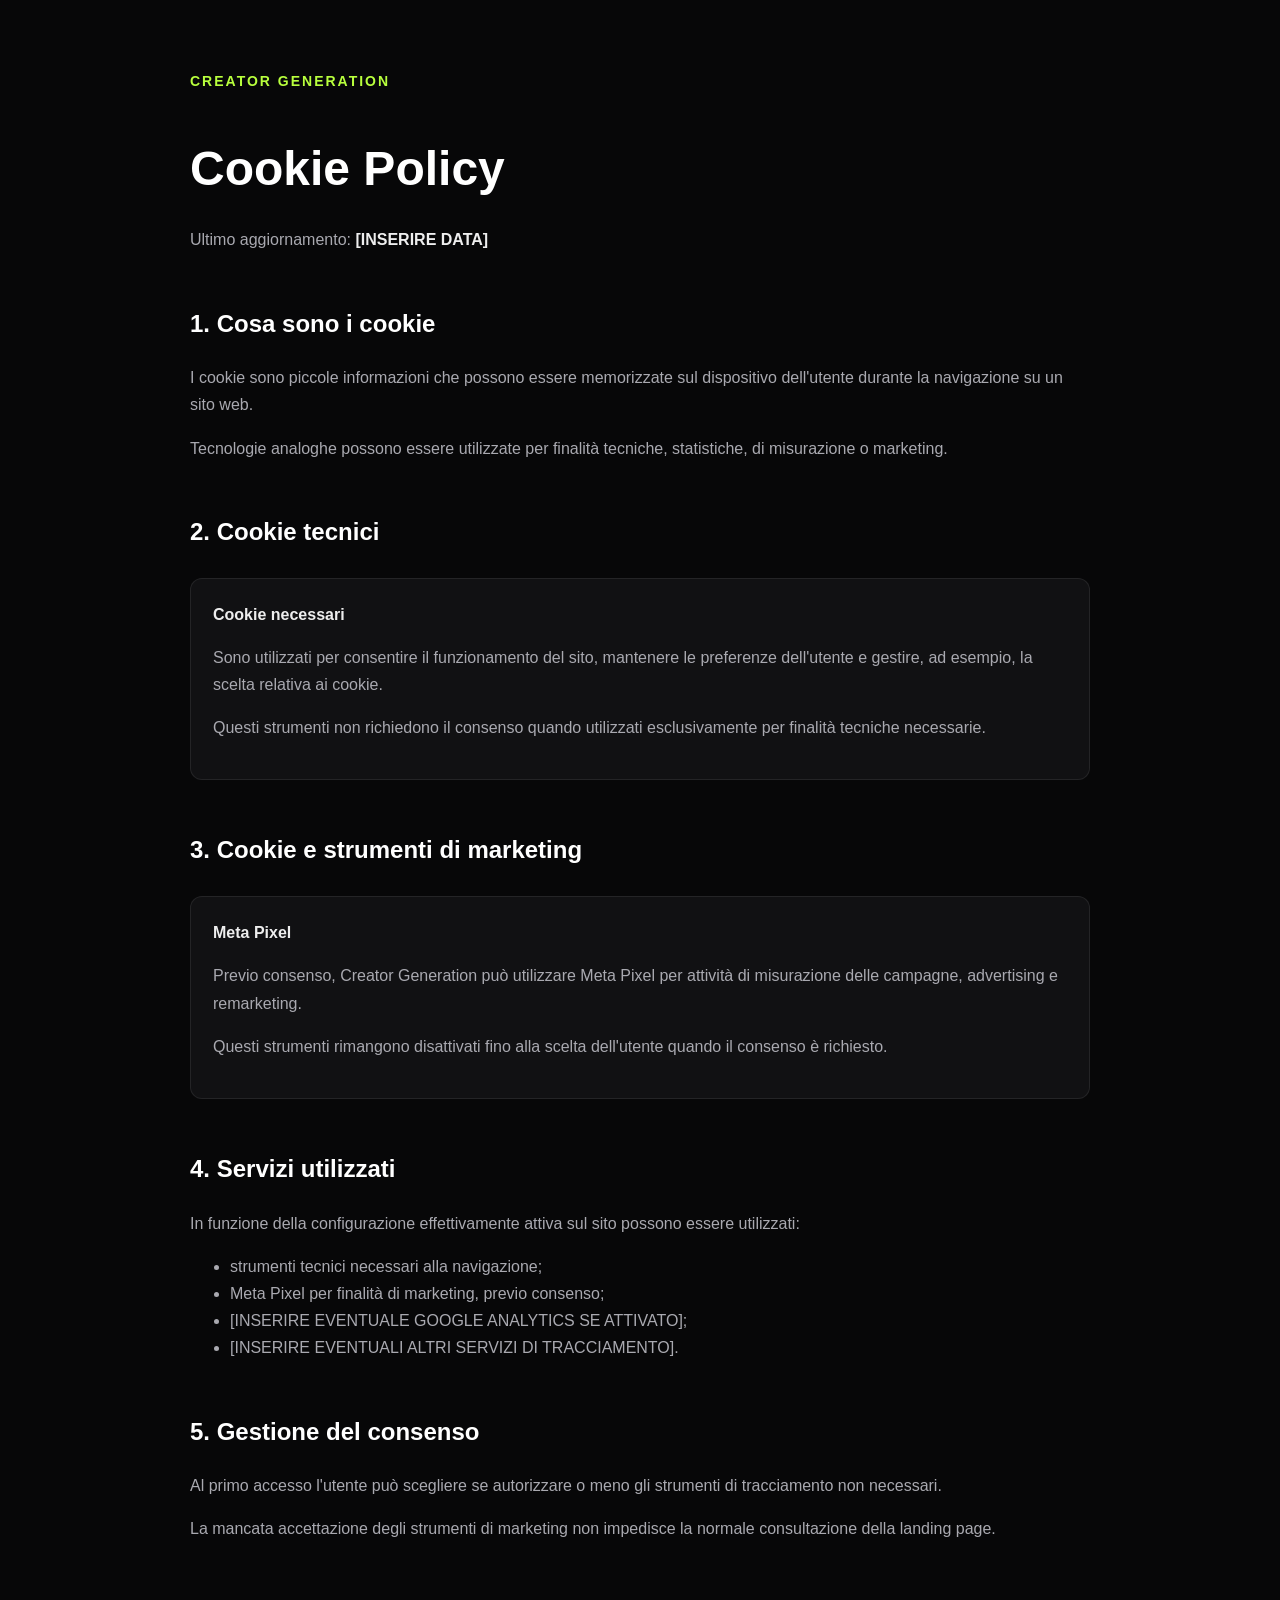
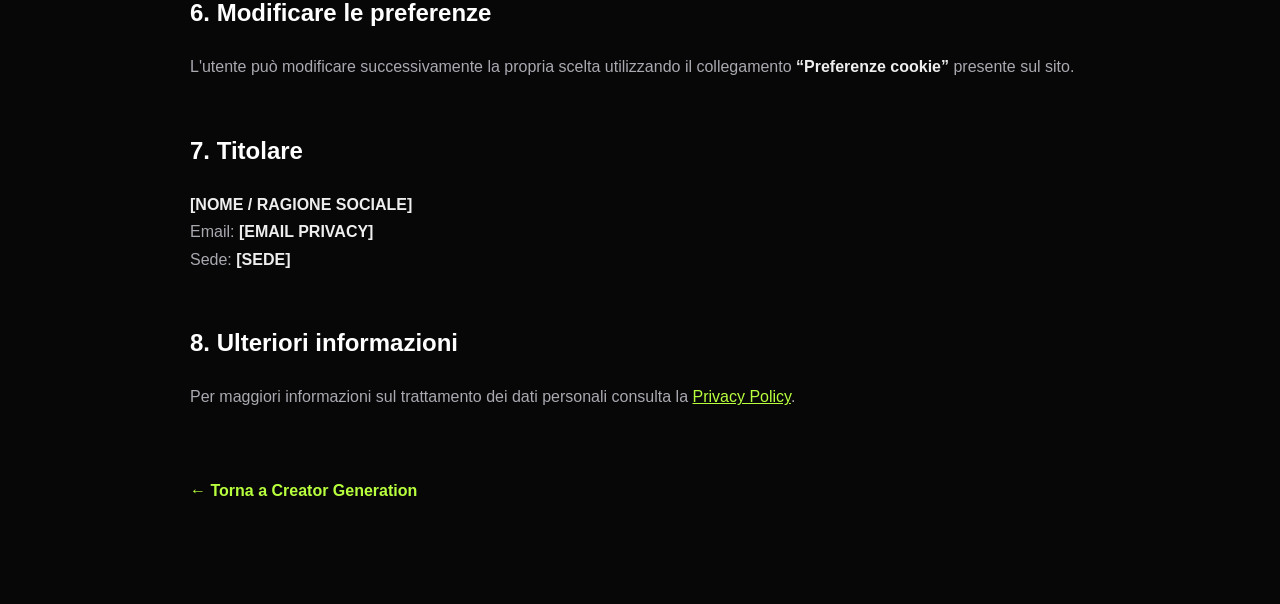
==== cookie.html @ ea303038 "Create cookie.html" ====
<!DOCTYPE html>
<html lang="it">

<head>

<meta charset="UTF-8">

<meta name="viewport"
content="width=device-width, initial-scale=1.0">

<title>Cookie Policy | Creator Generation</title>

<meta name="robots" content="noindex, follow">

<style>

body{
  margin:0;
  background:#070708;
  color:#a9a9b0;
  font-family:Arial,Helvetica,sans-serif;
  line-height:1.7;
}

.legal-page{
  max-width:900px;
  margin:auto;
  padding:70px 28px 100px;
}

.legal-logo{
  color:#b8ff3d;
  font-size:14px;
  font-weight:800;
  letter-spacing:2px;
  margin-bottom:50px;
}

h1{
  color:#fff;
  font-size:48px;
  line-height:1.05;
}

h2{
  color:#fff;
  margin-top:50px;
  font-size:24px;
}

strong{
  color:#eee;
}

a{
  color:#b8ff3d;
}

.cookie-box{
  margin:25px 0;
  padding:22px;
  background:#111113;
  border:1px solid rgba(255,255,255,.08);
  border-radius:12px;
}

.back{
  display:inline-block;
  margin-top:50px;
  font-weight:700;
  text-decoration:none;
}

@media(max-width:600px){

  .legal-page{
    padding:50px 24px 80px;
  }

  h1{
    font-size:38px;
  }

}

</style>

</head>


<body>

<main class="legal-page">

<div class="legal-logo">
CREATOR GENERATION
</div>

<h1>Cookie Policy</h1>

<p>
Ultimo aggiornamento:
<strong>[INSERIRE DATA]</strong>
</p>


<h2>1. Cosa sono i cookie</h2>

<p>
I cookie sono piccole informazioni che possono
essere memorizzate sul dispositivo dell'utente
durante la navigazione su un sito web.
</p>

<p>
Tecnologie analoghe possono essere utilizzate
per finalità tecniche, statistiche,
di misurazione o marketing.
</p>


<h2>2. Cookie tecnici</h2>

<div class="cookie-box">

<strong>Cookie necessari</strong>

<p>
Sono utilizzati per consentire il funzionamento
del sito, mantenere le preferenze dell'utente
e gestire, ad esempio, la scelta relativa
ai cookie.
</p>

<p>
Questi strumenti non richiedono il consenso
quando utilizzati esclusivamente per finalità
tecniche necessarie.
</p>

</div>


<h2>3. Cookie e strumenti di marketing</h2>

<div class="cookie-box">

<strong>Meta Pixel</strong>

<p>
Previo consenso, Creator Generation può utilizzare
Meta Pixel per attività di misurazione delle campagne,
advertising e remarketing.
</p>

<p>
Questi strumenti rimangono disattivati
fino alla scelta dell'utente quando
il consenso è richiesto.
</p>

</div>


<h2>4. Servizi utilizzati</h2>

<p>
In funzione della configurazione effettivamente
attiva sul sito possono essere utilizzati:
</p>

<ul>

<li>
strumenti tecnici necessari alla navigazione;
</li>

<li>
Meta Pixel per finalità di marketing,
previo consenso;
</li>

<li>
[INSERIRE EVENTUALE GOOGLE ANALYTICS SE ATTIVATO];
</li>

<li>
[INSERIRE EVENTUALI ALTRI SERVIZI DI TRACCIAMENTO].
</li>

</ul>


<h2>5. Gestione del consenso</h2>

<p>
Al primo accesso l'utente può scegliere
se autorizzare o meno gli strumenti
di tracciamento non necessari.
</p>

<p>
La mancata accettazione degli strumenti
di marketing non impedisce la normale
consultazione della landing page.
</p>


<h2>6. Modificare le preferenze</h2>

<p>
L'utente può modificare successivamente
la propria scelta utilizzando il collegamento
<strong>“Preferenze cookie”</strong>
presente sul sito.
</p>


<h2>7. Titolare</h2>

<p>

<strong>[NOME / RAGIONE SOCIALE]</strong><br>

Email:
<strong>[EMAIL PRIVACY]</strong><br>

Sede:
<strong>[SEDE]</strong>

</p>


<h2>8. Ulteriori informazioni</h2>

<p>
Per maggiori informazioni sul trattamento
dei dati personali consulta la
<a href="privacy.html">Privacy Policy</a>.
</p>


<a class="back" href="index.html">
← Torna a Creator Generation
</a>

</main>

</body>
</html>
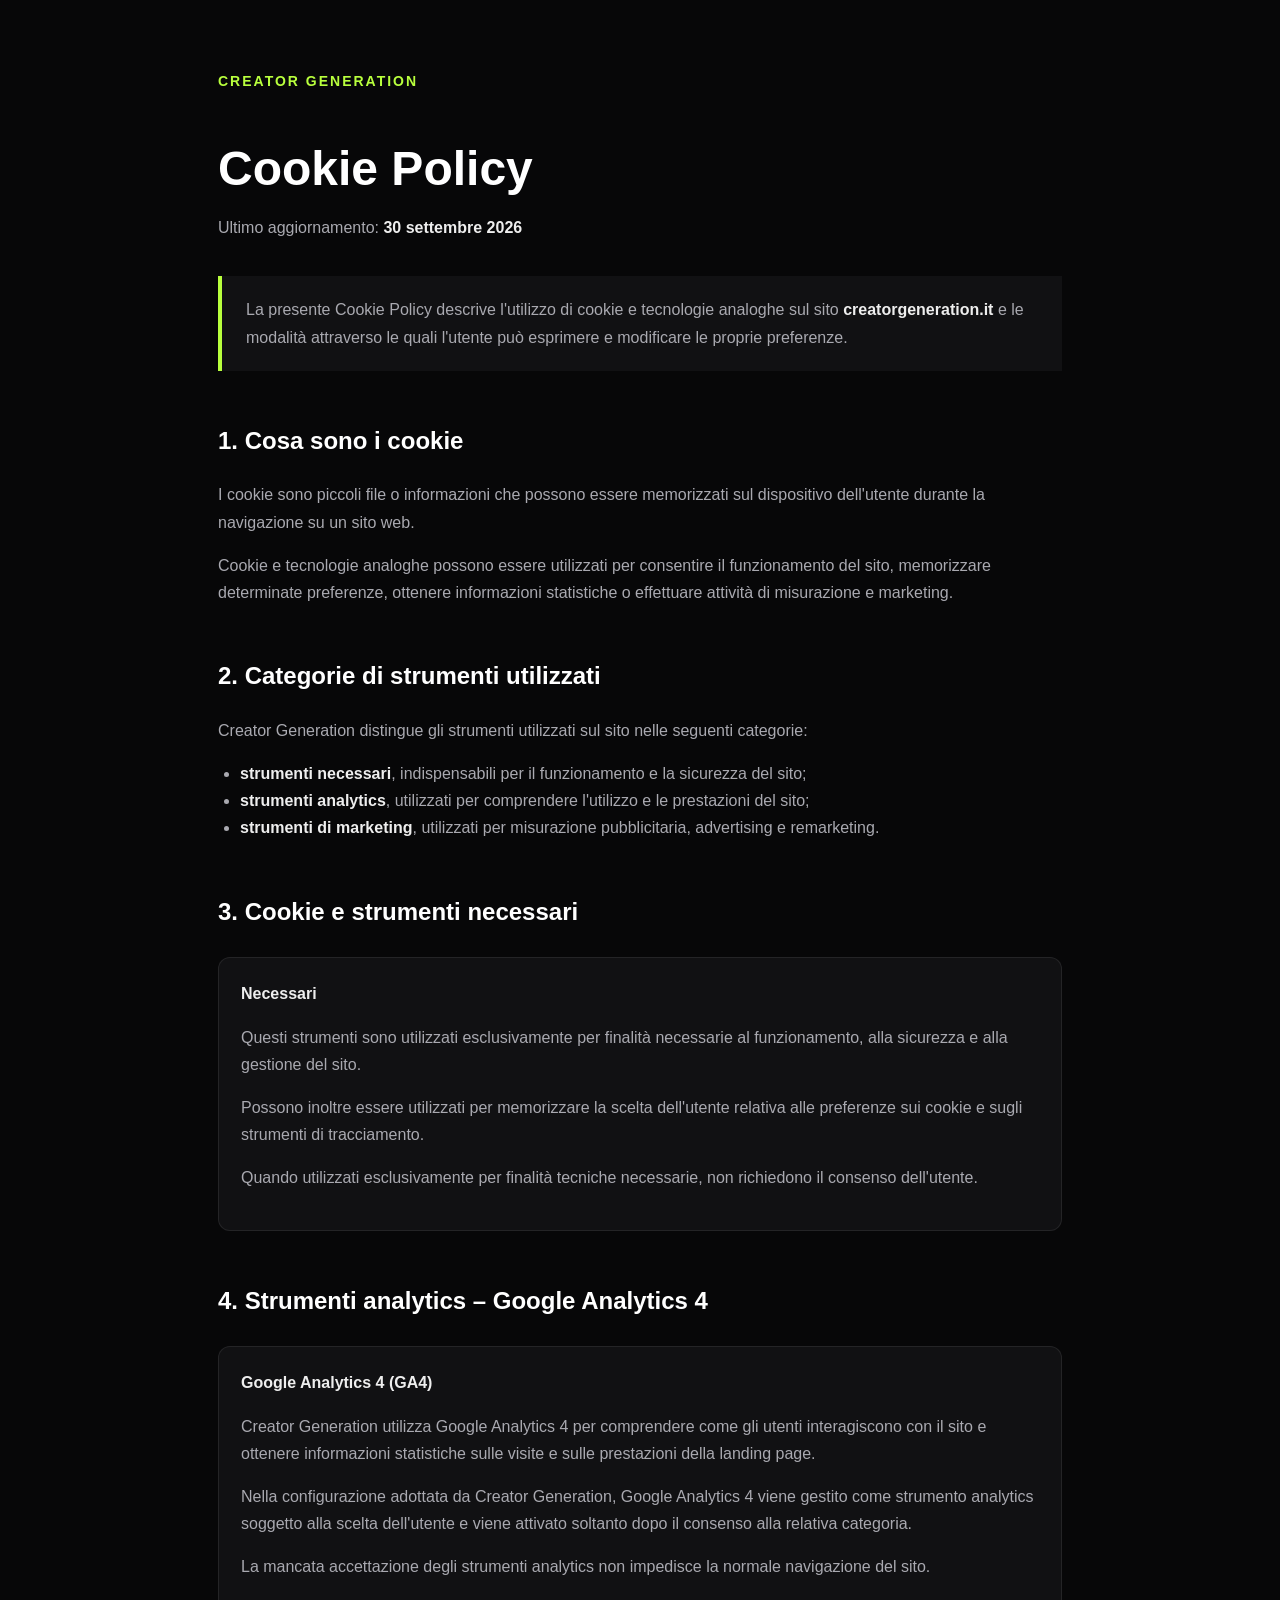
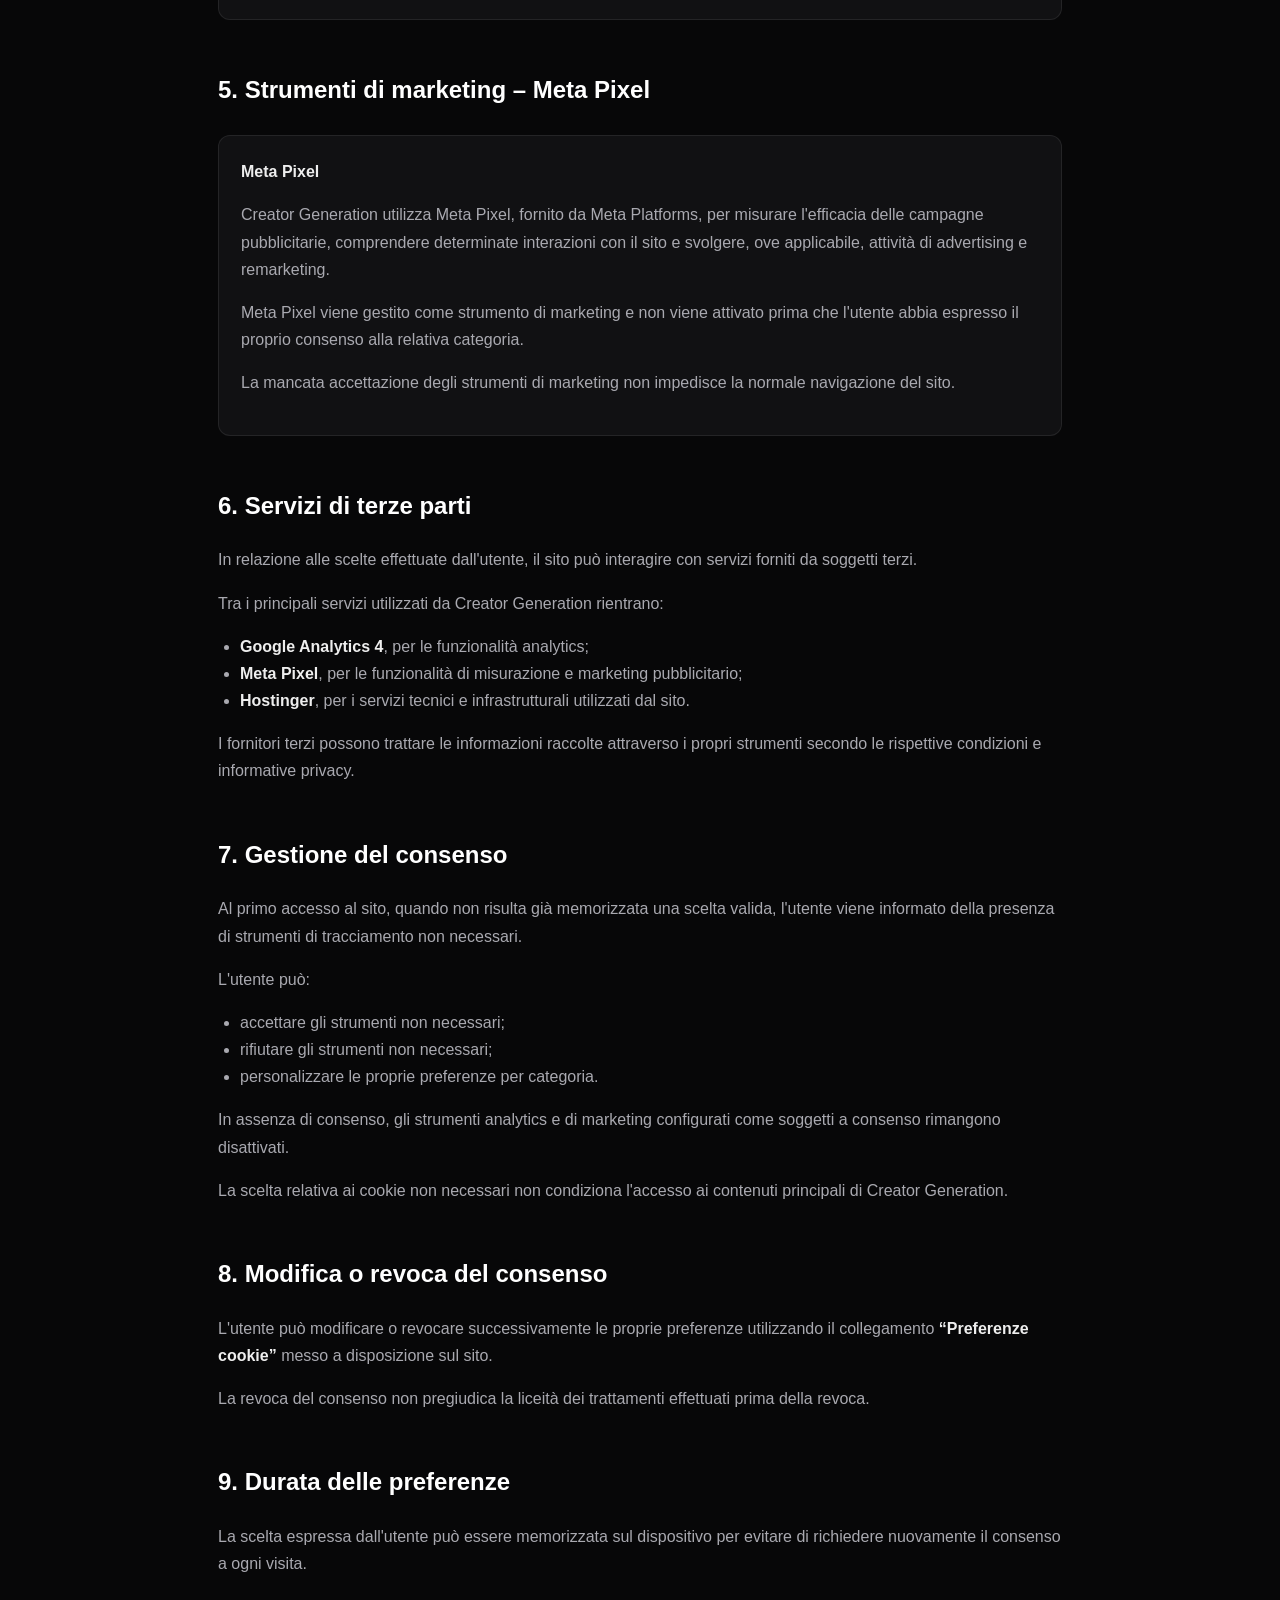
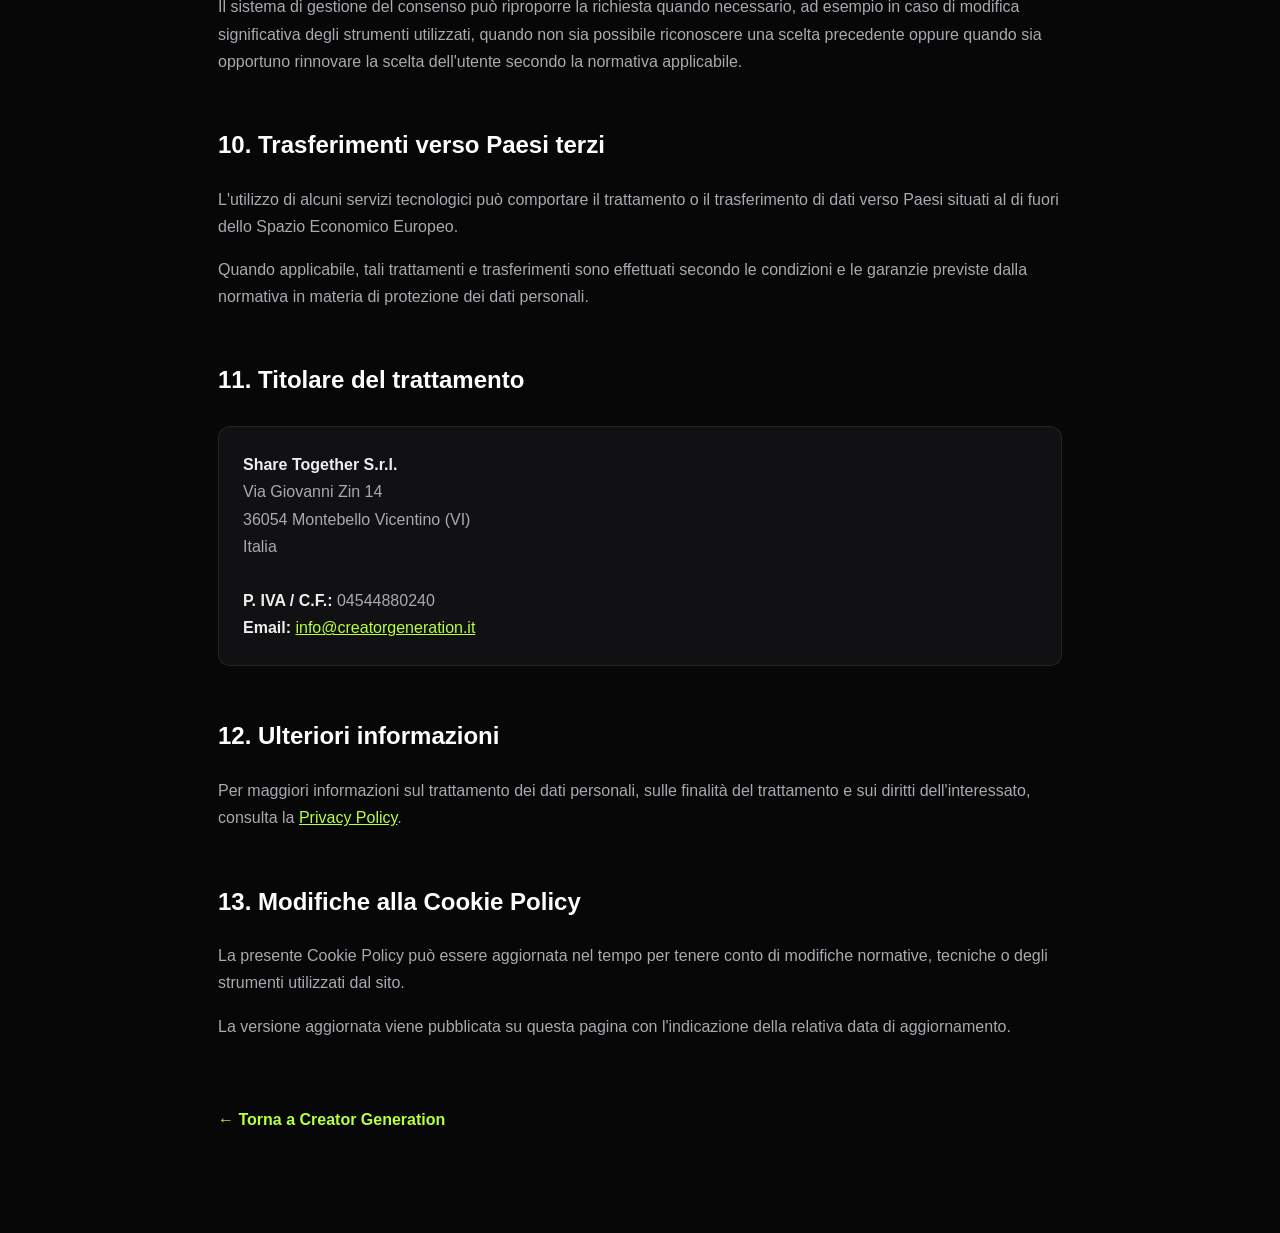
==== commit 862bfe53: "Update cookie.html" ====
--- a/cookie.html
+++ b/cookie.html
@@ -10,9 +10,16 @@
 
 <title>Cookie Policy | Creator Generation</title>
 
+<meta name="description"
+content="Cookie Policy del sito Creator Generation.">
+
 <meta name="robots" content="noindex, follow">
 
 <style>
+
+*{
+  box-sizing:border-box;
+}
 
 body{
   margin:0;
@@ -40,6 +47,7 @@
   color:#fff;
   font-size:48px;
   line-height:1.05;
+  margin-bottom:20px;
 }
 
 h2{
@@ -48,12 +56,34 @@
   font-size:24px;
 }
 
+h3{
+  color:#eee;
+  margin-top:30px;
+  font-size:18px;
+}
+
+p,
+li{
+  color:#a9a9b0;
+}
+
 strong{
   color:#eee;
 }
 
 a{
   color:#b8ff3d;
+}
+
+ul{
+  padding-left:22px;
+}
+
+.legal-note{
+  margin:35px 0;
+  padding:20px 24px;
+  border-left:4px solid #b8ff3d;
+  background:#111113;
 }
 
 .cookie-box{
@@ -64,6 +94,14 @@
   border-radius:12px;
 }
 
+.company-box{
+  margin:25px 0;
+  padding:24px;
+  background:#111113;
+  border:1px solid rgba(255,255,255,.08);
+  border-radius:12px;
+}
+
 .back{
   display:inline-block;
   margin-top:50px;
@@ -81,6 +119,10 @@
     font-size:38px;
   }
 
+  h2{
+    font-size:22px;
+  }
+
 }
 
 </style>
@@ -96,147 +138,363 @@
 CREATOR GENERATION
 </div>
 
+
 <h1>Cookie Policy</h1>
 
 <p>
 Ultimo aggiornamento:
-<strong>[INSERIRE DATA]</strong>
-</p>
+<strong>30 settembre 2026</strong>
+</p>
+
+
+<div class="legal-note">
+
+La presente Cookie Policy descrive l'utilizzo
+di cookie e tecnologie analoghe sul sito
+<strong>creatorgeneration.it</strong>
+e le modalità attraverso le quali l'utente
+può esprimere e modificare le proprie preferenze.
+
+</div>
 
 
 <h2>1. Cosa sono i cookie</h2>
 
 <p>
-I cookie sono piccole informazioni che possono
-essere memorizzate sul dispositivo dell'utente
-durante la navigazione su un sito web.
-</p>
-
-<p>
-Tecnologie analoghe possono essere utilizzate
-per finalità tecniche, statistiche,
-di misurazione o marketing.
-</p>
-
-
-<h2>2. Cookie tecnici</h2>
+I cookie sono piccoli file o informazioni
+che possono essere memorizzati sul dispositivo
+dell'utente durante la navigazione su un sito web.
+</p>
+
+<p>
+Cookie e tecnologie analoghe possono essere
+utilizzati per consentire il funzionamento
+del sito, memorizzare determinate preferenze,
+ottenere informazioni statistiche
+o effettuare attività di misurazione
+e marketing.
+</p>
+
+
+<h2>2. Categorie di strumenti utilizzati</h2>
+
+<p>
+Creator Generation distingue gli strumenti
+utilizzati sul sito nelle seguenti categorie:
+</p>
+
+<ul>
+
+<li>
+<strong>strumenti necessari</strong>,
+indispensabili per il funzionamento
+e la sicurezza del sito;
+</li>
+
+<li>
+<strong>strumenti analytics</strong>,
+utilizzati per comprendere l'utilizzo
+e le prestazioni del sito;
+</li>
+
+<li>
+<strong>strumenti di marketing</strong>,
+utilizzati per misurazione pubblicitaria,
+advertising e remarketing.
+</li>
+
+</ul>
+
+
+<h2>3. Cookie e strumenti necessari</h2>
 
 <div class="cookie-box">
 
-<strong>Cookie necessari</strong>
-
-<p>
-Sono utilizzati per consentire il funzionamento
-del sito, mantenere le preferenze dell'utente
-e gestire, ad esempio, la scelta relativa
-ai cookie.
-</p>
-
-<p>
-Questi strumenti non richiedono il consenso
-quando utilizzati esclusivamente per finalità
-tecniche necessarie.
+<strong>Necessari</strong>
+
+<p>
+Questi strumenti sono utilizzati
+esclusivamente per finalità necessarie
+al funzionamento, alla sicurezza
+e alla gestione del sito.
+</p>
+
+<p>
+Possono inoltre essere utilizzati
+per memorizzare la scelta dell'utente
+relativa alle preferenze sui cookie
+e sugli strumenti di tracciamento.
+</p>
+
+<p>
+Quando utilizzati esclusivamente
+per finalità tecniche necessarie,
+non richiedono il consenso dell'utente.
 </p>
 
 </div>
 
 
-<h2>3. Cookie e strumenti di marketing</h2>
+<h2>4. Strumenti analytics – Google Analytics 4</h2>
 
 <div class="cookie-box">
 
+<strong>Google Analytics 4 (GA4)</strong>
+
+<p>
+Creator Generation utilizza
+Google Analytics 4 per comprendere
+come gli utenti interagiscono con il sito
+e ottenere informazioni statistiche
+sulle visite e sulle prestazioni
+della landing page.
+</p>
+
+<p>
+Nella configurazione adottata
+da Creator Generation,
+Google Analytics 4 viene gestito
+come strumento analytics soggetto
+alla scelta dell'utente e viene attivato
+soltanto dopo il consenso
+alla relativa categoria.
+</p>
+
+<p>
+La mancata accettazione degli strumenti
+analytics non impedisce la normale
+navigazione del sito.
+</p>
+
+</div>
+
+
+<h2>5. Strumenti di marketing – Meta Pixel</h2>
+
+<div class="cookie-box">
+
 <strong>Meta Pixel</strong>
 
 <p>
-Previo consenso, Creator Generation può utilizzare
-Meta Pixel per attività di misurazione delle campagne,
-advertising e remarketing.
-</p>
-
-<p>
-Questi strumenti rimangono disattivati
-fino alla scelta dell'utente quando
-il consenso è richiesto.
+Creator Generation utilizza Meta Pixel,
+fornito da Meta Platforms,
+per misurare l'efficacia delle campagne
+pubblicitarie, comprendere determinate
+interazioni con il sito e svolgere,
+ove applicabile, attività di advertising
+e remarketing.
+</p>
+
+<p>
+Meta Pixel viene gestito come strumento
+di marketing e non viene attivato
+prima che l'utente abbia espresso
+il proprio consenso alla relativa categoria.
+</p>
+
+<p>
+La mancata accettazione degli strumenti
+di marketing non impedisce
+la normale navigazione del sito.
 </p>
 
 </div>
 
 
-<h2>4. Servizi utilizzati</h2>
-
-<p>
-In funzione della configurazione effettivamente
-attiva sul sito possono essere utilizzati:
+<h2>6. Servizi di terze parti</h2>
+
+<p>
+In relazione alle scelte effettuate
+dall'utente, il sito può interagire
+con servizi forniti da soggetti terzi.
+</p>
+
+<p>
+Tra i principali servizi utilizzati
+da Creator Generation rientrano:
 </p>
 
 <ul>
 
 <li>
-strumenti tecnici necessari alla navigazione;
-</li>
-
-<li>
-Meta Pixel per finalità di marketing,
-previo consenso;
-</li>
-
-<li>
-[INSERIRE EVENTUALE GOOGLE ANALYTICS SE ATTIVATO];
-</li>
-
-<li>
-[INSERIRE EVENTUALI ALTRI SERVIZI DI TRACCIAMENTO].
+<strong>Google Analytics 4</strong>,
+per le funzionalità analytics;
+</li>
+
+<li>
+<strong>Meta Pixel</strong>,
+per le funzionalità di misurazione
+e marketing pubblicitario;
+</li>
+
+<li>
+<strong>Hostinger</strong>,
+per i servizi tecnici e infrastrutturali
+utilizzati dal sito.
 </li>
 
 </ul>
 
-
-<h2>5. Gestione del consenso</h2>
-
-<p>
-Al primo accesso l'utente può scegliere
-se autorizzare o meno gli strumenti
+<p>
+I fornitori terzi possono trattare
+le informazioni raccolte attraverso
+i propri strumenti secondo le rispettive
+condizioni e informative privacy.
+</p>
+
+
+<h2>7. Gestione del consenso</h2>
+
+<p>
+Al primo accesso al sito,
+quando non risulta già memorizzata
+una scelta valida, l'utente viene informato
+della presenza di strumenti
 di tracciamento non necessari.
 </p>
 
 <p>
-La mancata accettazione degli strumenti
-di marketing non impedisce la normale
-consultazione della landing page.
-</p>
-
-
-<h2>6. Modificare le preferenze</h2>
-
-<p>
-L'utente può modificare successivamente
-la propria scelta utilizzando il collegamento
+L'utente può:
+</p>
+
+<ul>
+
+<li>accettare gli strumenti non necessari;</li>
+
+<li>rifiutare gli strumenti non necessari;</li>
+
+<li>
+personalizzare le proprie preferenze
+per categoria.
+</li>
+
+</ul>
+
+<p>
+In assenza di consenso,
+gli strumenti analytics e di marketing
+configurati come soggetti a consenso
+rimangono disattivati.
+</p>
+
+<p>
+La scelta relativa ai cookie
+non necessari non condiziona
+l'accesso ai contenuti principali
+di Creator Generation.
+</p>
+
+
+<h2>8. Modifica o revoca del consenso</h2>
+
+<p>
+L'utente può modificare
+o revocare successivamente
+le proprie preferenze utilizzando
+il collegamento
 <strong>“Preferenze cookie”</strong>
-presente sul sito.
-</p>
-
-
-<h2>7. Titolare</h2>
-
-<p>
-
-<strong>[NOME / RAGIONE SOCIALE]</strong><br>
-
-Email:
-<strong>[EMAIL PRIVACY]</strong><br>
-
-Sede:
-<strong>[SEDE]</strong>
-
-</p>
-
-
-<h2>8. Ulteriori informazioni</h2>
-
-<p>
-Per maggiori informazioni sul trattamento
-dei dati personali consulta la
+messo a disposizione sul sito.
+</p>
+
+<p>
+La revoca del consenso
+non pregiudica la liceità
+dei trattamenti effettuati
+prima della revoca.
+</p>
+
+
+<h2>9. Durata delle preferenze</h2>
+
+<p>
+La scelta espressa dall'utente
+può essere memorizzata sul dispositivo
+per evitare di richiedere nuovamente
+il consenso a ogni visita.
+</p>
+
+<p>
+Il sistema di gestione del consenso
+può riproporre la richiesta quando necessario,
+ad esempio in caso di modifica significativa
+degli strumenti utilizzati,
+quando non sia possibile riconoscere
+una scelta precedente oppure
+quando sia opportuno rinnovare
+la scelta dell'utente secondo
+la normativa applicabile.
+</p>
+
+
+<h2>10. Trasferimenti verso Paesi terzi</h2>
+
+<p>
+L'utilizzo di alcuni servizi tecnologici
+può comportare il trattamento
+o il trasferimento di dati
+verso Paesi situati al di fuori
+dello Spazio Economico Europeo.
+</p>
+
+<p>
+Quando applicabile,
+tali trattamenti e trasferimenti
+sono effettuati secondo le condizioni
+e le garanzie previste dalla normativa
+in materia di protezione
+dei dati personali.
+</p>
+
+
+<h2>11. Titolare del trattamento</h2>
+
+<div class="company-box">
+
+<strong>Share Together S.r.l.</strong><br>
+
+Via Giovanni Zin 14<br>
+
+36054 Montebello Vicentino (VI)<br>
+
+Italia<br><br>
+
+<strong>P. IVA / C.F.:</strong>
+04544880240<br>
+
+<strong>Email:</strong>
+<a href="mailto:info@creatorgeneration.it">
+info@creatorgeneration.it
+</a>
+
+</div>
+
+
+<h2>12. Ulteriori informazioni</h2>
+
+<p>
+Per maggiori informazioni
+sul trattamento dei dati personali,
+sulle finalità del trattamento
+e sui diritti dell'interessato,
+consulta la
 <a href="privacy.html">Privacy Policy</a>.
+</p>
+
+
+<h2>13. Modifiche alla Cookie Policy</h2>
+
+<p>
+La presente Cookie Policy
+può essere aggiornata nel tempo
+per tenere conto di modifiche
+normative, tecniche
+o degli strumenti utilizzati dal sito.
+</p>
+
+<p>
+La versione aggiornata viene pubblicata
+su questa pagina con l'indicazione
+della relativa data di aggiornamento.
 </p>
 
 
@@ -247,4 +505,5 @@
 </main>
 
 </body>
+
 </html>
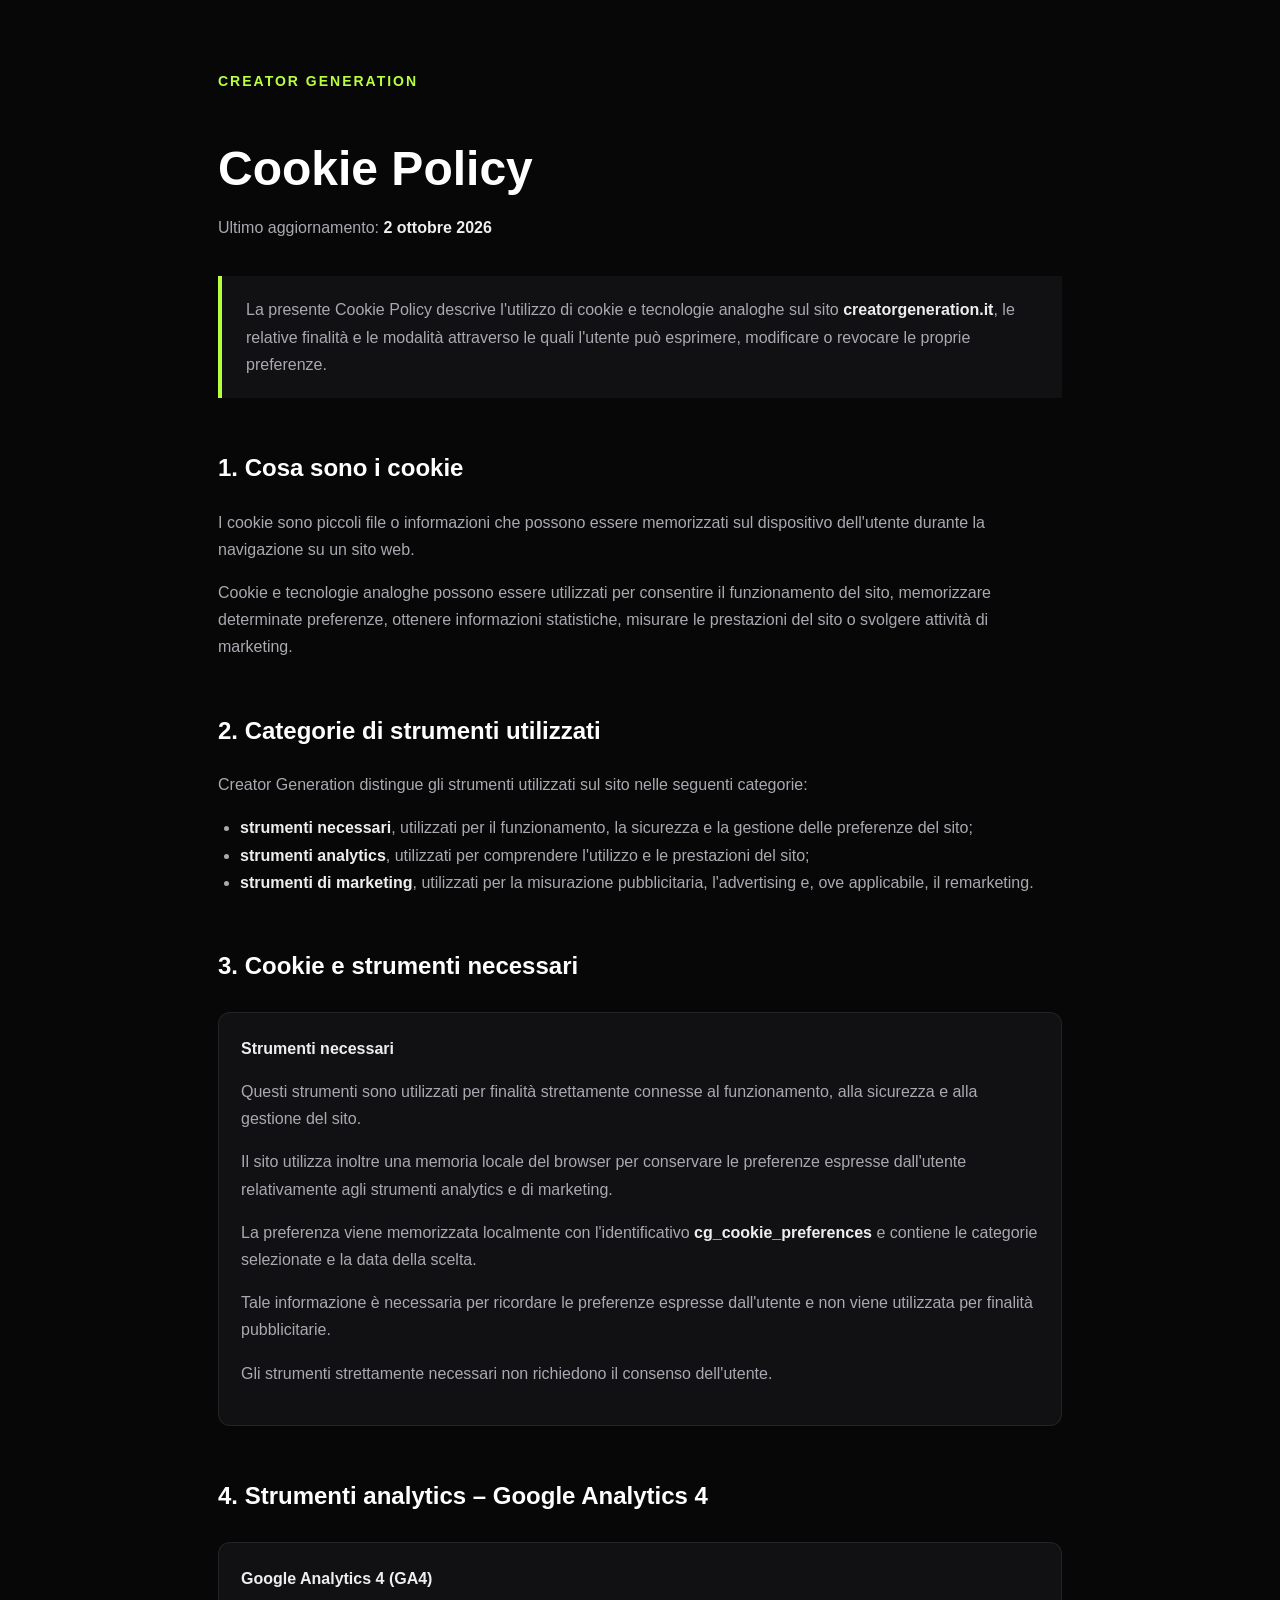
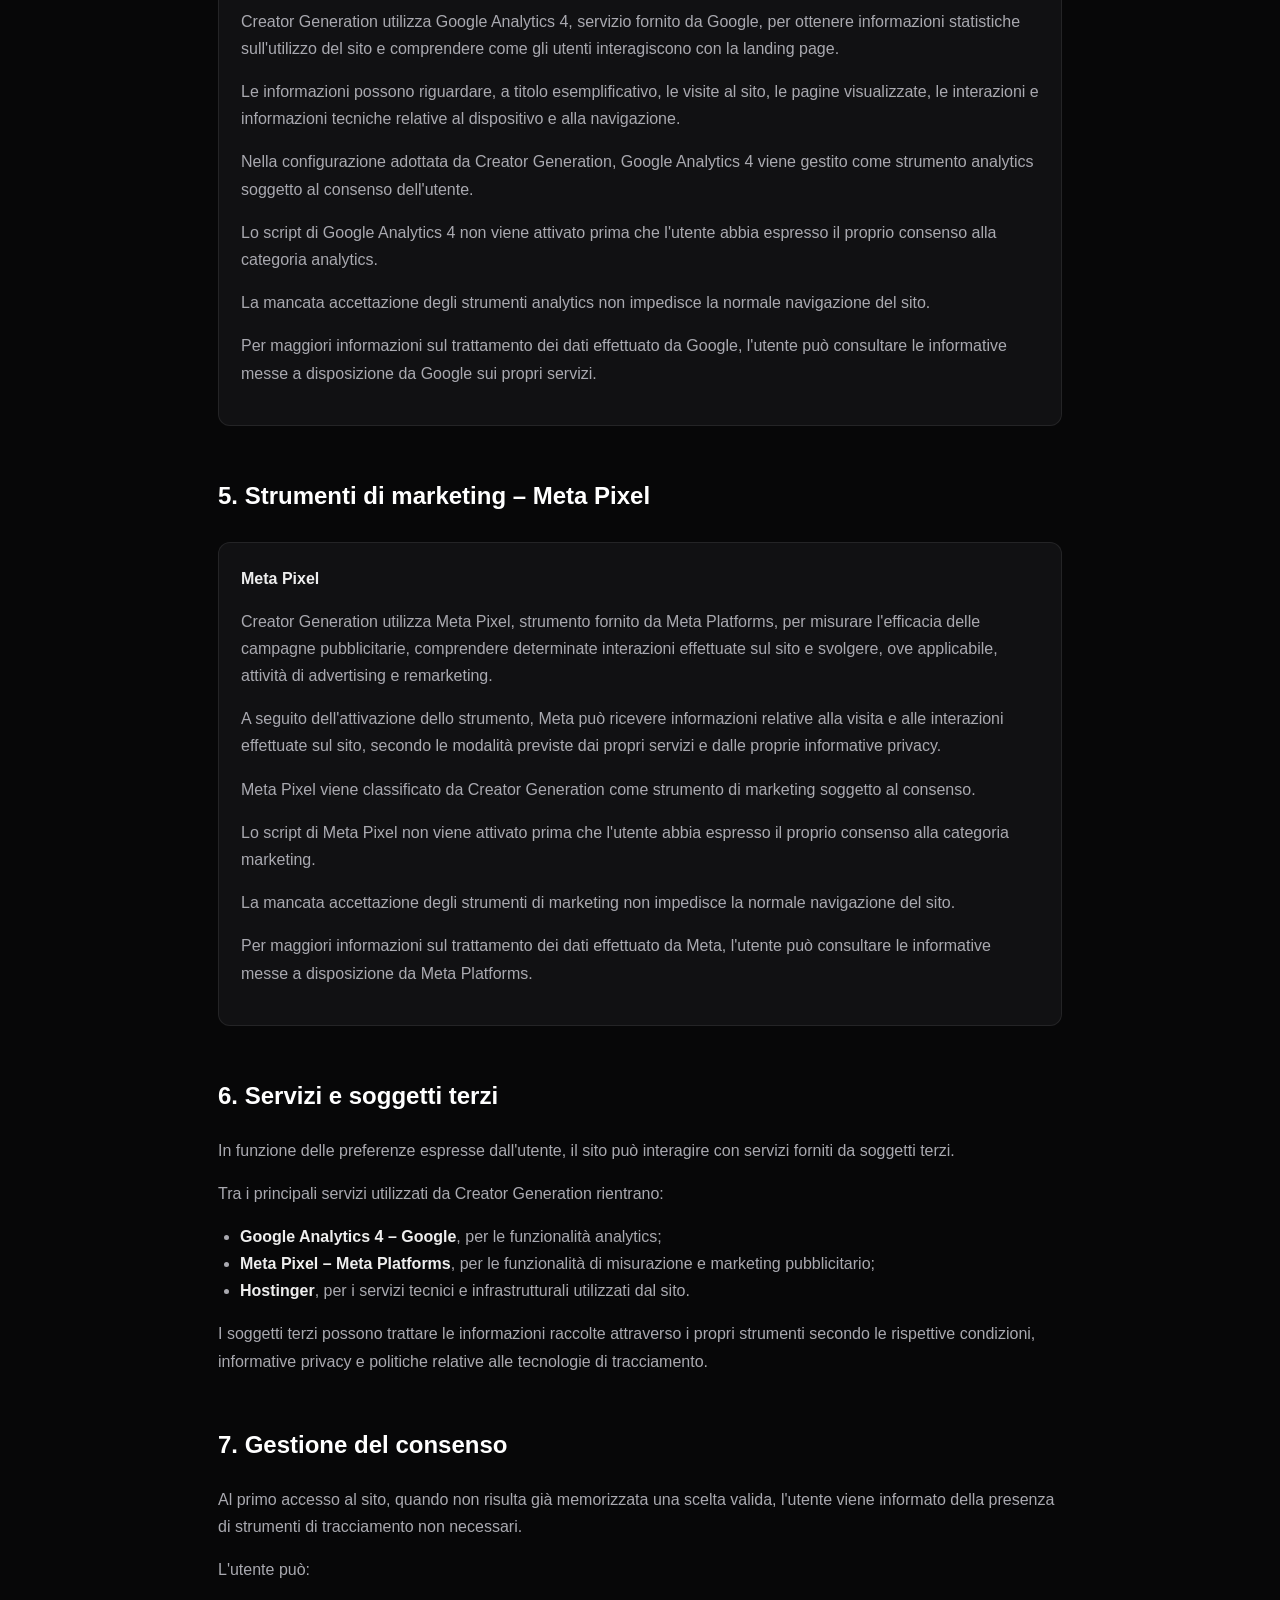
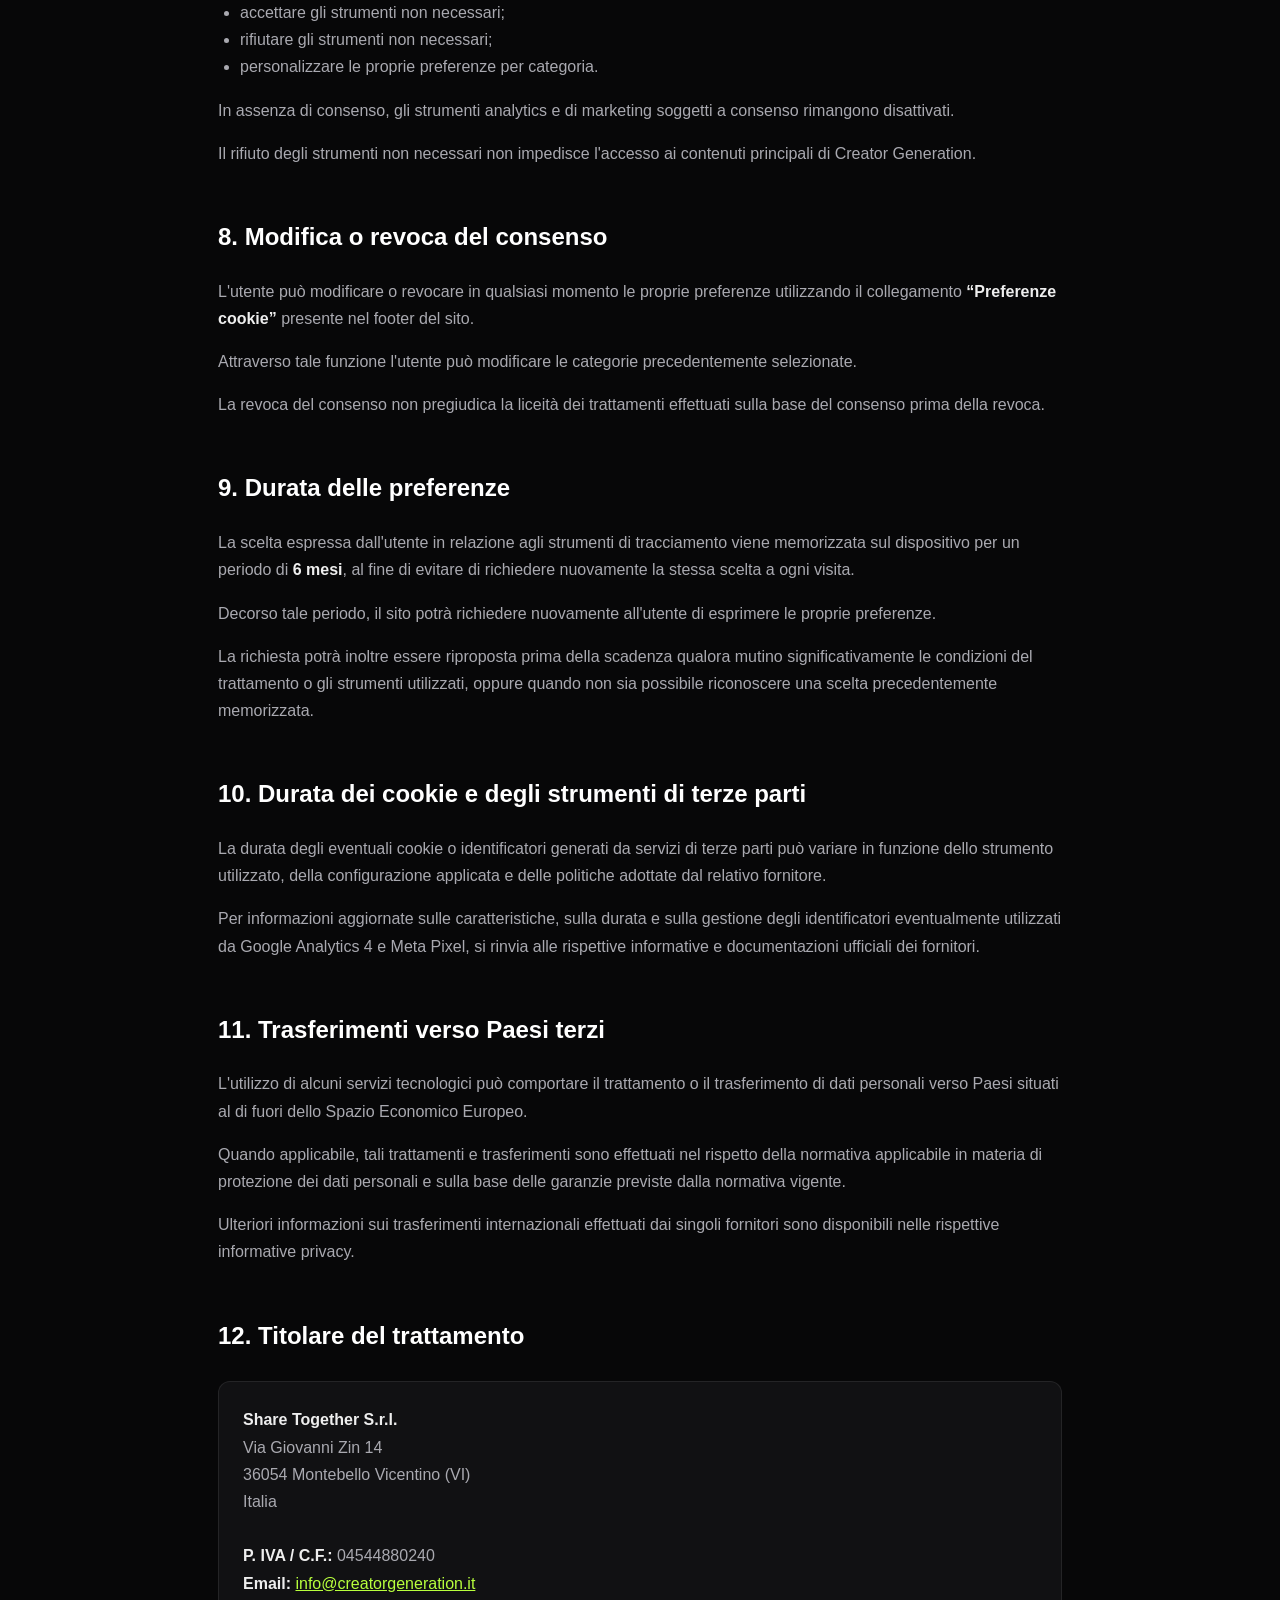
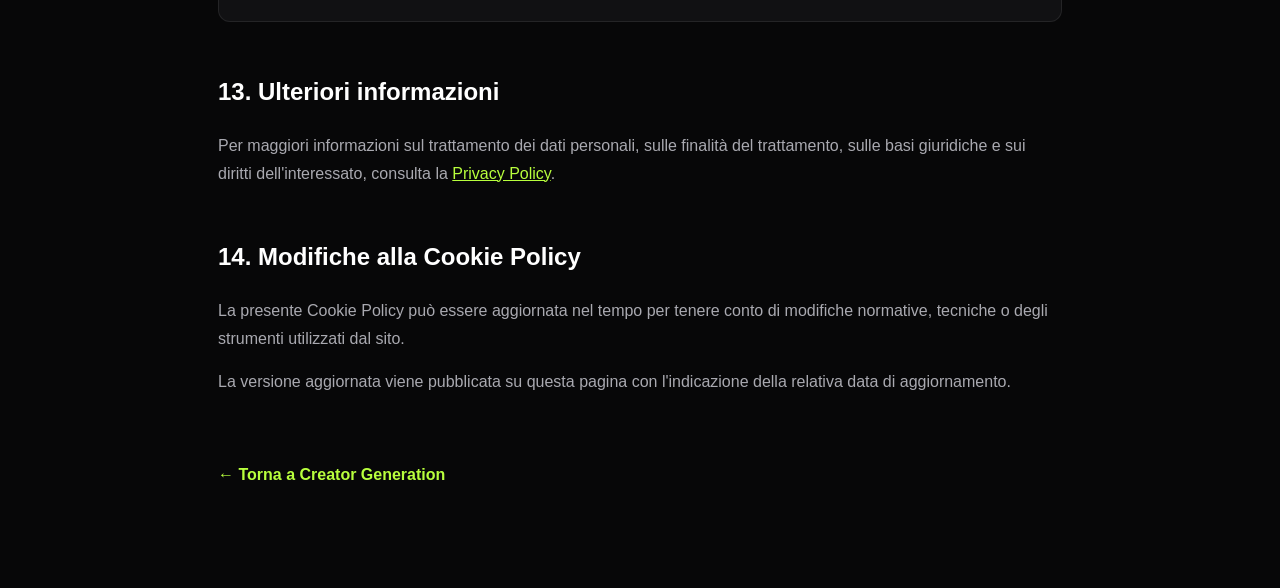
==== commit 15b0a820: "Update cookie.html" ====
--- a/cookie.html
+++ b/cookie.html
@@ -143,7 +143,7 @@
 
 <p>
 Ultimo aggiornamento:
-<strong>30 settembre 2026</strong>
+<strong>2 ottobre 2026</strong>
 </p>
 
 
@@ -151,9 +151,10 @@
 
 La presente Cookie Policy descrive l'utilizzo
 di cookie e tecnologie analoghe sul sito
-<strong>creatorgeneration.it</strong>
-e le modalità attraverso le quali l'utente
-può esprimere e modificare le proprie preferenze.
+<strong>creatorgeneration.it</strong>,
+le relative finalità e le modalità attraverso
+le quali l'utente può esprimere, modificare
+o revocare le proprie preferenze.
 
 </div>
 
@@ -170,9 +171,9 @@
 Cookie e tecnologie analoghe possono essere
 utilizzati per consentire il funzionamento
 del sito, memorizzare determinate preferenze,
-ottenere informazioni statistiche
-o effettuare attività di misurazione
-e marketing.
+ottenere informazioni statistiche,
+misurare le prestazioni del sito
+o svolgere attività di marketing.
 </p>
 
 
@@ -187,8 +188,8 @@
 
 <li>
 <strong>strumenti necessari</strong>,
-indispensabili per il funzionamento
-e la sicurezza del sito;
+utilizzati per il funzionamento, la sicurezza
+e la gestione delle preferenze del sito;
 </li>
 
 <li>
@@ -199,8 +200,9 @@
 
 <li>
 <strong>strumenti di marketing</strong>,
-utilizzati per misurazione pubblicitaria,
-advertising e remarketing.
+utilizzati per la misurazione pubblicitaria,
+l'advertising e, ove applicabile,
+il remarketing.
 </li>
 
 </ul>
@@ -210,25 +212,39 @@
 
 <div class="cookie-box">
 
-<strong>Necessari</strong>
+<strong>Strumenti necessari</strong>
 
 <p>
 Questi strumenti sono utilizzati
-esclusivamente per finalità necessarie
+per finalità strettamente connesse
 al funzionamento, alla sicurezza
 e alla gestione del sito.
 </p>
 
 <p>
-Possono inoltre essere utilizzati
-per memorizzare la scelta dell'utente
-relativa alle preferenze sui cookie
-e sugli strumenti di tracciamento.
-</p>
-
-<p>
-Quando utilizzati esclusivamente
-per finalità tecniche necessarie,
+Il sito utilizza inoltre una memoria locale
+del browser per conservare le preferenze
+espresse dall'utente relativamente
+agli strumenti analytics e di marketing.
+</p>
+
+<p>
+La preferenza viene memorizzata localmente
+con l'identificativo
+<strong>cg_cookie_preferences</strong>
+e contiene le categorie selezionate
+e la data della scelta.
+</p>
+
+<p>
+Tale informazione è necessaria
+per ricordare le preferenze espresse
+dall'utente e non viene utilizzata
+per finalità pubblicitarie.
+</p>
+
+<p>
+Gli strumenti strettamente necessari
 non richiedono il consenso dell'utente.
 </p>
 
@@ -243,11 +259,19 @@
 
 <p>
 Creator Generation utilizza
-Google Analytics 4 per comprendere
-come gli utenti interagiscono con il sito
-e ottenere informazioni statistiche
-sulle visite e sulle prestazioni
-della landing page.
+Google Analytics 4, servizio fornito da Google,
+per ottenere informazioni statistiche
+sull'utilizzo del sito e comprendere
+come gli utenti interagiscono
+con la landing page.
+</p>
+
+<p>
+Le informazioni possono riguardare,
+a titolo esemplificativo,
+le visite al sito, le pagine visualizzate,
+le interazioni e informazioni tecniche
+relative al dispositivo e alla navigazione.
 </p>
 
 <p>
@@ -255,15 +279,28 @@
 da Creator Generation,
 Google Analytics 4 viene gestito
 come strumento analytics soggetto
-alla scelta dell'utente e viene attivato
-soltanto dopo il consenso
-alla relativa categoria.
+al consenso dell'utente.
+</p>
+
+<p>
+Lo script di Google Analytics 4
+non viene attivato prima che l'utente
+abbia espresso il proprio consenso
+alla categoria analytics.
 </p>
 
 <p>
 La mancata accettazione degli strumenti
-analytics non impedisce la normale
-navigazione del sito.
+analytics non impedisce
+la normale navigazione del sito.
+</p>
+
+<p>
+Per maggiori informazioni sul trattamento
+dei dati effettuato da Google,
+l'utente può consultare
+le informative messe a disposizione
+da Google sui propri servizi.
 </p>
 
 </div>
@@ -277,19 +314,34 @@
 
 <p>
 Creator Generation utilizza Meta Pixel,
-fornito da Meta Platforms,
+strumento fornito da Meta Platforms,
 per misurare l'efficacia delle campagne
 pubblicitarie, comprendere determinate
-interazioni con il sito e svolgere,
-ove applicabile, attività di advertising
-e remarketing.
-</p>
-
-<p>
-Meta Pixel viene gestito come strumento
-di marketing e non viene attivato
-prima che l'utente abbia espresso
-il proprio consenso alla relativa categoria.
+interazioni effettuate sul sito
+e svolgere, ove applicabile,
+attività di advertising e remarketing.
+</p>
+
+<p>
+A seguito dell'attivazione dello strumento,
+Meta può ricevere informazioni relative
+alla visita e alle interazioni effettuate
+sul sito, secondo le modalità previste
+dai propri servizi e dalle proprie
+informative privacy.
+</p>
+
+<p>
+Meta Pixel viene classificato
+da Creator Generation come strumento
+di marketing soggetto al consenso.
+</p>
+
+<p>
+Lo script di Meta Pixel
+non viene attivato prima che l'utente
+abbia espresso il proprio consenso
+alla categoria marketing.
 </p>
 
 <p>
@@ -298,13 +350,21 @@
 la normale navigazione del sito.
 </p>
 
+<p>
+Per maggiori informazioni sul trattamento
+dei dati effettuato da Meta,
+l'utente può consultare
+le informative messe a disposizione
+da Meta Platforms.
+</p>
+
 </div>
 
 
-<h2>6. Servizi di terze parti</h2>
-
-<p>
-In relazione alle scelte effettuate
+<h2>6. Servizi e soggetti terzi</h2>
+
+<p>
+In funzione delle preferenze espresse
 dall'utente, il sito può interagire
 con servizi forniti da soggetti terzi.
 </p>
@@ -317,12 +377,12 @@
 <ul>
 
 <li>
-<strong>Google Analytics 4</strong>,
+<strong>Google Analytics 4 – Google</strong>,
 per le funzionalità analytics;
 </li>
 
 <li>
-<strong>Meta Pixel</strong>,
+<strong>Meta Pixel – Meta Platforms</strong>,
 per le funzionalità di misurazione
 e marketing pubblicitario;
 </li>
@@ -336,10 +396,12 @@
 </ul>
 
 <p>
-I fornitori terzi possono trattare
+I soggetti terzi possono trattare
 le informazioni raccolte attraverso
 i propri strumenti secondo le rispettive
-condizioni e informative privacy.
+condizioni, informative privacy
+e politiche relative alle tecnologie
+di tracciamento.
 </p>
 
 
@@ -359,9 +421,13 @@
 
 <ul>
 
-<li>accettare gli strumenti non necessari;</li>
-
-<li>rifiutare gli strumenti non necessari;</li>
+<li>
+accettare gli strumenti non necessari;
+</li>
+
+<li>
+rifiutare gli strumenti non necessari;
+</li>
 
 <li>
 personalizzare le proprie preferenze
@@ -373,14 +439,13 @@
 <p>
 In assenza di consenso,
 gli strumenti analytics e di marketing
-configurati come soggetti a consenso
-rimangono disattivati.
-</p>
-
-<p>
-La scelta relativa ai cookie
-non necessari non condiziona
-l'accesso ai contenuti principali
+soggetti a consenso rimangono disattivati.
+</p>
+
+<p>
+Il rifiuto degli strumenti non necessari
+non impedisce l'accesso
+ai contenuti principali
 di Creator Generation.
 </p>
 
@@ -389,17 +454,24 @@
 
 <p>
 L'utente può modificare
-o revocare successivamente
+o revocare in qualsiasi momento
 le proprie preferenze utilizzando
 il collegamento
 <strong>“Preferenze cookie”</strong>
-messo a disposizione sul sito.
+presente nel footer del sito.
+</p>
+
+<p>
+Attraverso tale funzione
+l'utente può modificare
+le categorie precedentemente selezionate.
 </p>
 
 <p>
 La revoca del consenso
 non pregiudica la liceità
 dei trattamenti effettuati
+sulla base del consenso
 prima della revoca.
 </p>
 
@@ -408,30 +480,66 @@
 
 <p>
 La scelta espressa dall'utente
-può essere memorizzata sul dispositivo
-per evitare di richiedere nuovamente
-il consenso a ogni visita.
-</p>
-
-<p>
-Il sistema di gestione del consenso
-può riproporre la richiesta quando necessario,
-ad esempio in caso di modifica significativa
-degli strumenti utilizzati,
-quando non sia possibile riconoscere
-una scelta precedente oppure
-quando sia opportuno rinnovare
-la scelta dell'utente secondo
-la normativa applicabile.
-</p>
-
-
-<h2>10. Trasferimenti verso Paesi terzi</h2>
+in relazione agli strumenti
+di tracciamento viene memorizzata
+sul dispositivo per un periodo
+di <strong>6 mesi</strong>,
+al fine di evitare di richiedere
+nuovamente la stessa scelta
+a ogni visita.
+</p>
+
+<p>
+Decorso tale periodo,
+il sito potrà richiedere nuovamente
+all'utente di esprimere
+le proprie preferenze.
+</p>
+
+<p>
+La richiesta potrà inoltre
+essere riproposta prima della scadenza
+qualora mutino significativamente
+le condizioni del trattamento
+o gli strumenti utilizzati,
+oppure quando non sia possibile
+riconoscere una scelta
+precedentemente memorizzata.
+</p>
+
+
+<h2>10. Durata dei cookie e degli strumenti di terze parti</h2>
+
+<p>
+La durata degli eventuali cookie
+o identificatori generati
+da servizi di terze parti
+può variare in funzione
+dello strumento utilizzato,
+della configurazione applicata
+e delle politiche adottate
+dal relativo fornitore.
+</p>
+
+<p>
+Per informazioni aggiornate
+sulle caratteristiche,
+sulla durata e sulla gestione
+degli identificatori eventualmente
+utilizzati da Google Analytics 4
+e Meta Pixel, si rinvia
+alle rispettive informative
+e documentazioni ufficiali
+dei fornitori.
+</p>
+
+
+<h2>11. Trasferimenti verso Paesi terzi</h2>
 
 <p>
 L'utilizzo di alcuni servizi tecnologici
 può comportare il trattamento
-o il trasferimento di dati
+o il trasferimento di dati personali
 verso Paesi situati al di fuori
 dello Spazio Economico Europeo.
 </p>
@@ -439,14 +547,24 @@
 <p>
 Quando applicabile,
 tali trattamenti e trasferimenti
-sono effettuati secondo le condizioni
-e le garanzie previste dalla normativa
+sono effettuati nel rispetto
+della normativa applicabile
 in materia di protezione
-dei dati personali.
-</p>
-
-
-<h2>11. Titolare del trattamento</h2>
+dei dati personali e sulla base
+delle garanzie previste
+dalla normativa vigente.
+</p>
+
+<p>
+Ulteriori informazioni
+sui trasferimenti internazionali
+effettuati dai singoli fornitori
+sono disponibili nelle rispettive
+informative privacy.
+</p>
+
+
+<h2>12. Titolare del trattamento</h2>
 
 <div class="company-box">
 
@@ -469,19 +587,20 @@
 </div>
 
 
-<h2>12. Ulteriori informazioni</h2>
+<h2>13. Ulteriori informazioni</h2>
 
 <p>
 Per maggiori informazioni
 sul trattamento dei dati personali,
-sulle finalità del trattamento
+sulle finalità del trattamento,
+sulle basi giuridiche
 e sui diritti dell'interessato,
 consulta la
 <a href="privacy.html">Privacy Policy</a>.
 </p>
 
 
-<h2>13. Modifiche alla Cookie Policy</h2>
+<h2>14. Modifiche alla Cookie Policy</h2>
 
 <p>
 La presente Cookie Policy
